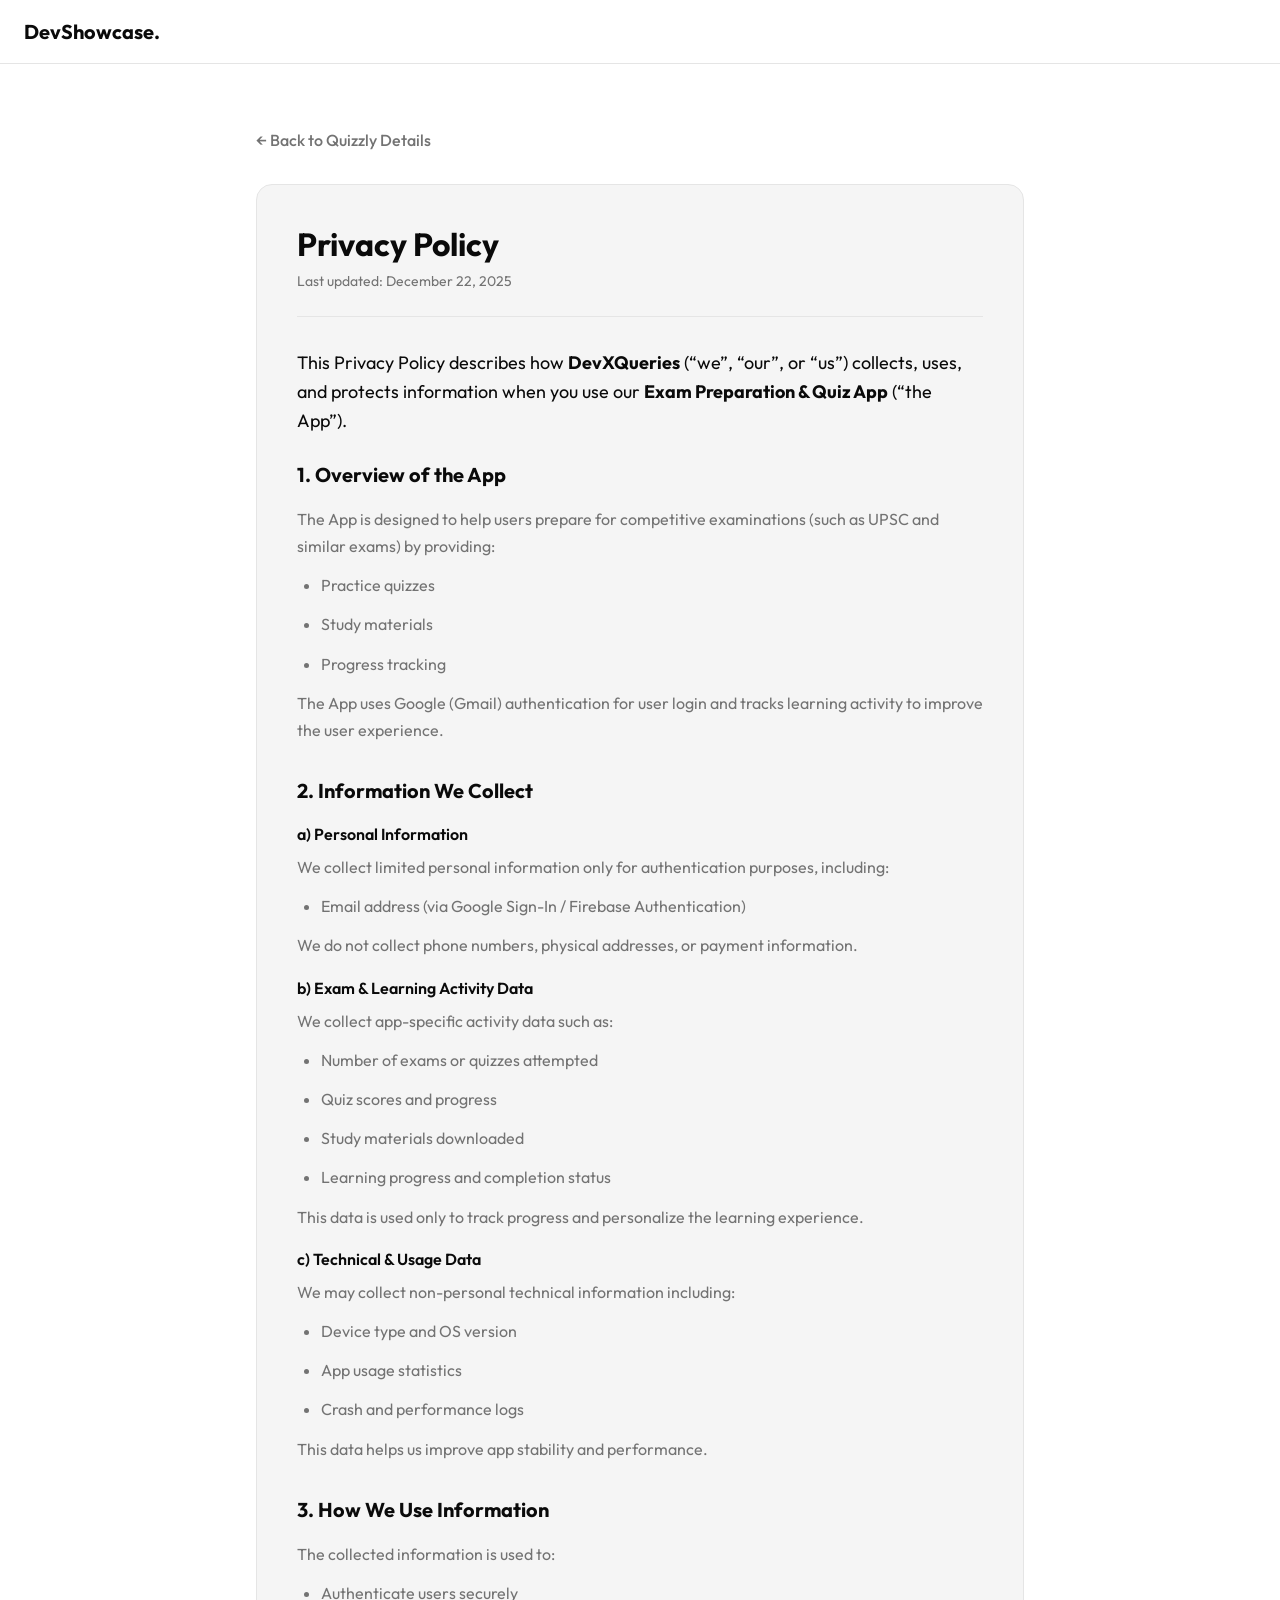
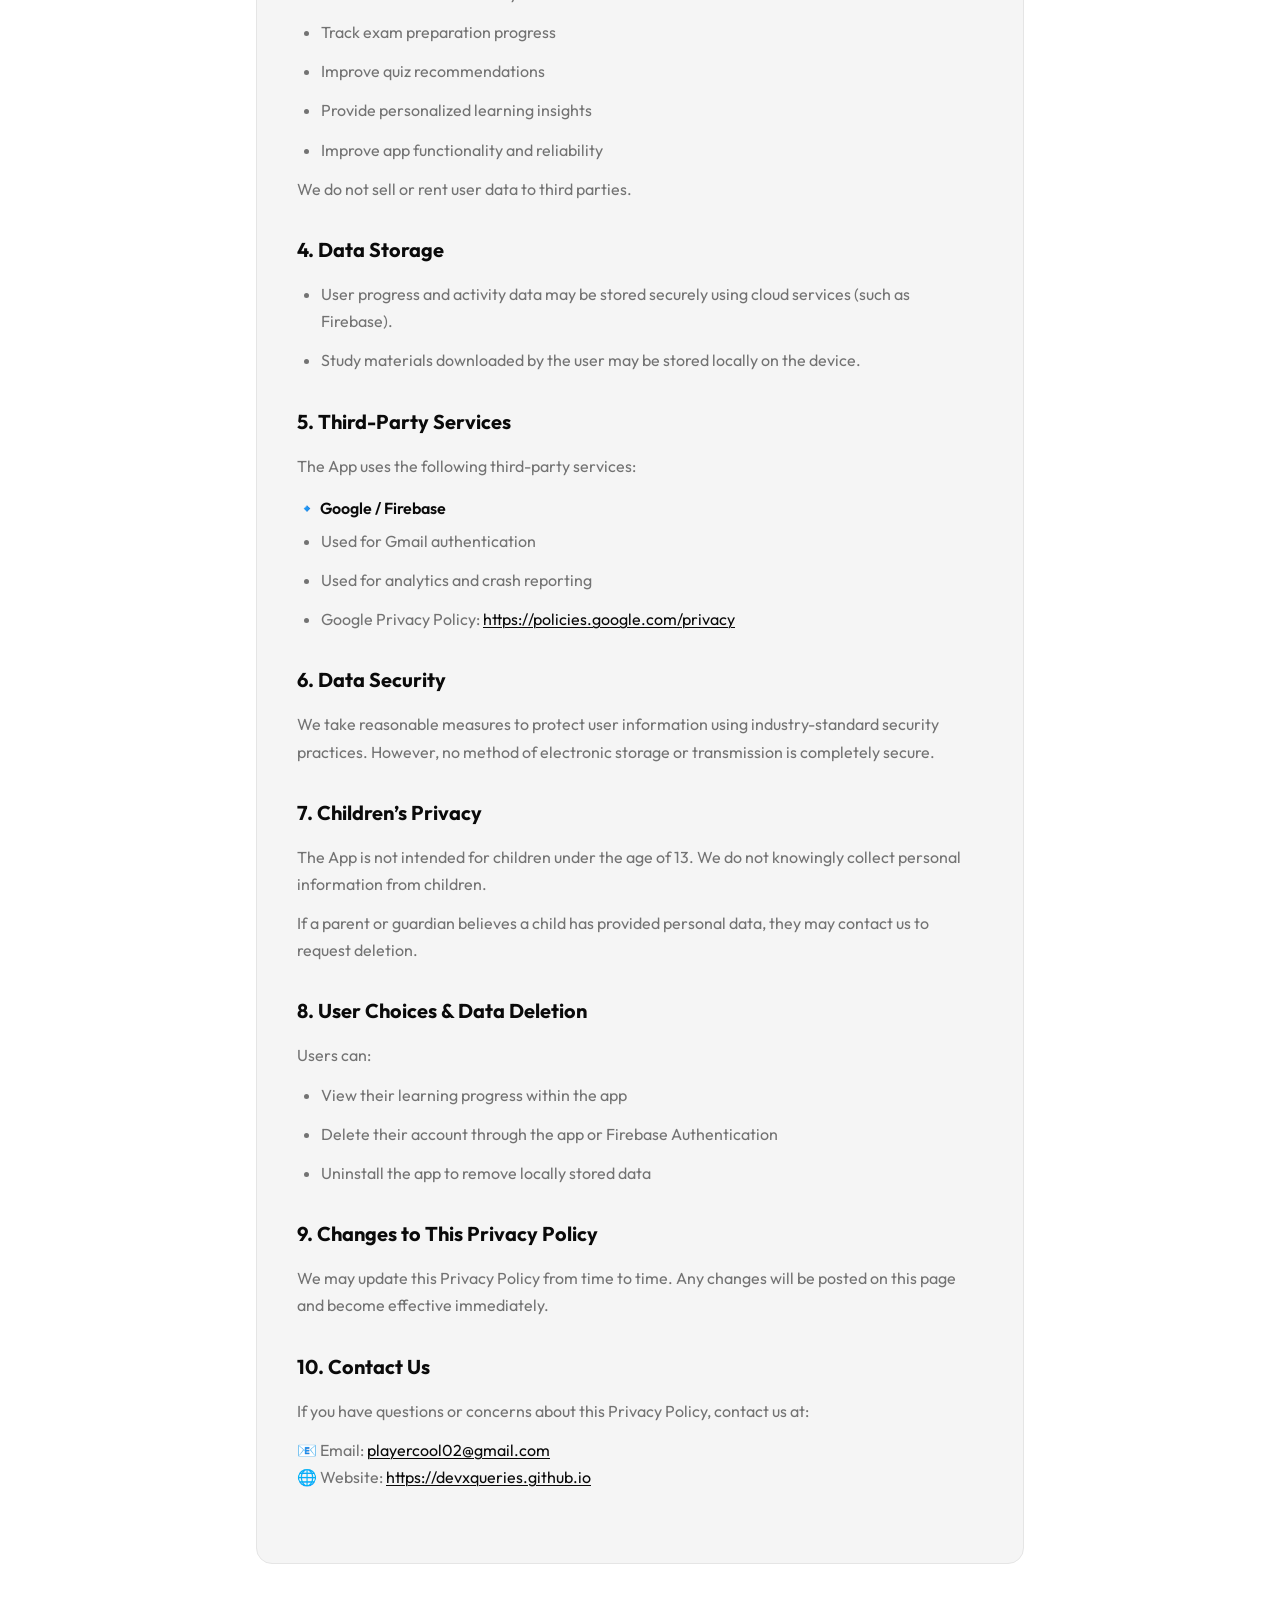
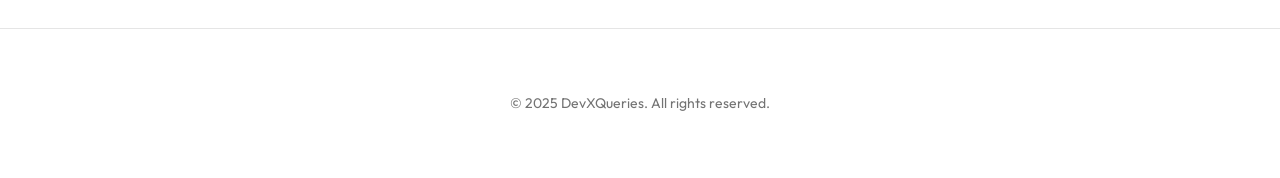
==== quizzly/privacy/index.html @ 98de567d "Small change" ====
<!DOCTYPE html>
<html lang="en">

<head>
    <meta charset="UTF-8">
    <meta name="viewport" content="width=device-width, initial-scale=1.0">
    <title>Privacy Policy - Quizzly</title>
    <link rel="preconnect" href="https://fonts.googleapis.com">
    <link rel="preconnect" href="https://fonts.gstatic.com" crossorigin>
    <link href="https://fonts.googleapis.com/css2?family=Outfit:wght@300;400;500;600;700&display=swap" rel="stylesheet">
    <link rel="stylesheet" href="../../style.css">
    <style>
        .page-container {
            max-width: 800px;
            margin: 0 auto;
            padding: 4rem 1rem;
        }

        .back-link {
            display: inline-flex;
            align-items: center;
            color: var(--muted-foreground);
            text-decoration: none;
            margin-bottom: 2rem;
            font-weight: 500;
        }

        .back-link:hover {
            color: var(--foreground);
        }

        .policy-document {
            background: var(--muted);
            padding: 2.5rem;
            border-radius: 1rem;
            border: 1px solid var(--border);
        }

        .policy-document h1 {
            font-size: 2rem;
            margin-bottom: 0.5rem;
            line-height: 1.2;
        }

        .policy-doc-meta {
            color: var(--muted-foreground);
            font-size: 0.875rem;
            margin-bottom: 2rem;
            padding-bottom: 1.5rem;
            border-bottom: 1px solid var(--border);
        }

        .policy-section {
            margin-bottom: 2rem;
        }

        .policy-section h3 {
            font-size: 1.25rem;
            font-weight: 700;
            margin-bottom: 1rem;
            color: var(--foreground);
        }

        .policy-section h4 {
            font-size: 1rem;
            font-weight: 600;
            margin: 1rem 0 0.5rem;
            color: var(--foreground);
        }

        .policy-section p,
        .policy-section li {
            color: var(--muted-foreground);
            line-height: 1.7;
            margin-bottom: 0.75rem;
        }

        .policy-section ul {
            list-style: disc;
            padding-left: 1.5rem;
            margin-bottom: 0.75rem;
        }

        .policy-section a {
            color: var(--foreground);
            text-decoration: underline;
            text-decoration-thickness: 1px;
            text-underline-offset: 2px;
        }

        .policy-section a:hover {
            color: #000;
        }
    </style>
</head>

<body>
    <header>
        <div class="container" style="display: flex; justify-content: space-between; align-items: center;">
            <a href="../../index.html" class="logo">DevShowcase.</a>
        </div>
    </header>

    <main class="page-container">
        <a href="../../projects/quizzly.html" class="back-link">&larr; Back to Quizzly Details</a>

        <div class="policy-document">
            <h1>Privacy Policy</h1>
            <div class="policy-doc-meta">
                Last updated: December 22, 2025
            </div>

            <p style="margin-bottom: 1.5rem; font-size: 1.125rem; line-height: 1.6;">
                This Privacy Policy describes how <strong>DevXQueries</strong> (“we”, “our”, or “us”) collects, uses,
                and protects information when you use our <strong>Exam Preparation & Quiz App</strong> (“the App”).
            </p>

            <div class="policy-section">
                <h3>1. Overview of the App</h3>
                <p>The App is designed to help users prepare for competitive examinations (such as UPSC and similar
                    exams) by providing:</p>
                <ul>
                    <li>Practice quizzes</li>
                    <li>Study materials</li>
                    <li>Progress tracking</li>
                </ul>
                <p>The App uses Google (Gmail) authentication for user login and tracks learning activity to improve the
                    user experience.</p>
            </div>

            <div class="policy-section">
                <h3>2. Information We Collect</h3>

                <h4>a) Personal Information</h4>
                <p>We collect limited personal information only for authentication purposes, including:</p>
                <ul>
                    <li>Email address (via Google Sign-In / Firebase Authentication)</li>
                </ul>
                <p>We do not collect phone numbers, physical addresses, or payment information.</p>

                <h4>b) Exam & Learning Activity Data</h4>
                <p>We collect app-specific activity data such as:</p>
                <ul>
                    <li>Number of exams or quizzes attempted</li>
                    <li>Quiz scores and progress</li>
                    <li>Study materials downloaded</li>
                    <li>Learning progress and completion status</li>
                </ul>
                <p>This data is used only to track progress and personalize the learning experience.</p>

                <h4>c) Technical & Usage Data</h4>
                <p>We may collect non-personal technical information including:</p>
                <ul>
                    <li>Device type and OS version</li>
                    <li>App usage statistics</li>
                    <li>Crash and performance logs</li>
                </ul>
                <p>This data helps us improve app stability and performance.</p>
            </div>

            <div class="policy-section">
                <h3>3. How We Use Information</h3>
                <p>The collected information is used to:</p>
                <ul>
                    <li>Authenticate users securely</li>
                    <li>Track exam preparation progress</li>
                    <li>Improve quiz recommendations</li>
                    <li>Provide personalized learning insights</li>
                    <li>Improve app functionality and reliability</li>
                </ul>
                <p>We do not sell or rent user data to third parties.</p>
            </div>

            <div class="policy-section">
                <h3>4. Data Storage</h3>
                <ul>
                    <li>User progress and activity data may be stored securely using cloud services (such as Firebase).
                    </li>
                    <li>Study materials downloaded by the user may be stored locally on the device.</li>
                </ul>
            </div>

            <div class="policy-section">
                <h3>5. Third-Party Services</h3>
                <p>The App uses the following third-party services:</p>

                <h4>🔹 Google / Firebase</h4>
                <ul>
                    <li>Used for Gmail authentication</li>
                    <li>Used for analytics and crash reporting</li>
                    <li>Google Privacy Policy: <a href="https://policies.google.com/privacy"
                            target="_blank">https://policies.google.com/privacy</a></li>
                </ul>
            </div>

            <div class="policy-section">
                <h3>6. Data Security</h3>
                <p>We take reasonable measures to protect user information using industry-standard security practices.
                    However, no method of electronic storage or transmission is completely secure.</p>
            </div>

            <div class="policy-section">
                <h3>7. Children’s Privacy</h3>
                <p>The App is not intended for children under the age of 13. We do not knowingly collect personal
                    information from children.</p>
                <p>If a parent or guardian believes a child has provided personal data, they may contact us to request
                    deletion.</p>
            </div>

            <div class="policy-section">
                <h3>8. User Choices & Data Deletion</h3>
                <p>Users can:</p>
                <ul>
                    <li>View their learning progress within the app</li>
                    <li>Delete their account through the app or Firebase Authentication</li>
                    <li>Uninstall the app to remove locally stored data</li>
                </ul>
            </div>

            <div class="policy-section">
                <h3>9. Changes to This Privacy Policy</h3>
                <p>We may update this Privacy Policy from time to time. Any changes will be posted on this page and
                    become effective immediately.</p>
            </div>

            <div class="policy-section">
                <h3>10. Contact Us</h3>
                <p>If you have questions or concerns about this Privacy Policy, contact us at:</p>
                <p>
                    📧 Email: <a href="mailto:playercool02@gmail.com">playercool02@gmail.com</a><br>
                    🌐 Website: <a href="https://devxqueries.github.io"
                        target="_blank">https://devxqueries.github.io</a>
                </p>
            </div>
        </div>

    </main>

    <footer>
        <div class="container">
            <p>&copy; 2025 DevXQueries. All rights reserved.</p>
        </div>
    </footer>
</body>

</html>
---- style.css ----
:root {
    --primary: #171717;
    --primary-foreground: #ffffff;
    --background: #ffffff;
    --foreground: #0a0a0a;
    --muted: #f5f5f5;
    --muted-foreground: #737373;
    --border: #e5e5e5;
    --card: #ffffff;
    --card-foreground: #0a0a0a;
    --radius: 0.75rem;
    --font-sans: 'Outfit', -apple-system, BlinkMacSystemFont, "Segoe UI", Roboto, "Helvetica Neue", Arial, sans-serif;
    --transition: all 0.3s cubic-bezier(0.4, 0, 0.2, 1);
}

@keyframes fadeIn {
    from {
        opacity: 0;
        transform: translateY(10px);
    }

    to {
        opacity: 1;
        transform: translateY(0);
    }
}

* {
    margin: 0;
    padding: 0;
    box-sizing: border-box;
}

html {
    scroll-behavior: smooth;
}

body {
    font-family: var(--font-sans);
    background-color: var(--background);
    color: var(--foreground);
    line-height: 1.5;
    -webkit-font-smoothing: antialiased;
}

.container {
    width: 100%;
    max-width: 1280px;
    margin: 0 auto;
    padding: 0 1rem;
}

@media (min-width: 768px) {
    .container {
        padding: 0 1.5rem;
    }
}

/* Header */
header {
    height: 4rem;
    display: flex;
    align-items: center;
    border-bottom: 1px solid var(--border);
    background-color: rgba(255, 255, 255, 0.8);
    backdrop-filter: blur(8px);
    position: sticky;
    top: 0;
    z-index: 50;
}

.logo {
    font-weight: 700;
    font-size: 1.25rem;
    color: var(--foreground);
    text-decoration: none;
}

nav a {
    font-size: 0.875rem;
    font-weight: 500;
    color: var(--muted-foreground);
    text-decoration: none;
    margin-left: 1.5rem;
    transition: color 0.2s;
}

nav a:hover {
    color: var(--foreground);
}

/* Hero Section */
.hero {
    padding: 5rem 0;
    text-align: center;
    position: relative;
    overflow: hidden;
}

.hero h1 {
    font-size: 2.5rem;
    font-weight: 700;
    letter-spacing: -0.025em;
    margin-bottom: 1.5rem;
    animation: fadeIn 0.5s ease-out;
}

.hero p {
    font-size: 1.125rem;
    color: var(--muted-foreground);
    max-width: 42rem;
    margin: 0 auto 2rem;
    animation: fadeIn 0.5s ease-out 0.1s backwards;
}

@media (min-width: 768px) {
    .hero {
        padding: 8rem 0;
    }

    .hero h1 {
        font-size: 3.75rem;
    }

    .hero p {
        font-size: 1.25rem;
    }
}

.btn-group {
    display: flex;
    justify-content: center;
    gap: 1rem;
    animation: fadeIn 0.5s ease-out 0.2s backwards;
}

.button {
    display: inline-flex;
    align-items: center;
    justify-content: center;
    padding: 0.75rem 1.5rem;
    border-radius: var(--radius);
    font-weight: 600;
    font-size: 0.875rem;
    cursor: pointer;
    transition: var(--transition);
    border: 1px solid transparent;
}

.button.primary {
    background-color: var(--primary);
    color: var(--primary-foreground);
}

.button.primary:hover {
    background-color: #404040;
}

.button.outline {
    border-color: var(--border);
    background-color: transparent;
    color: var(--foreground);
}

.button.outline:hover {
    background-color: var(--muted);
}

/* Projects Section */
#projects {
    padding: 5rem 0;
    background-color: #fafafa;
}

.section-header {
    text-align: center;
    margin-bottom: 3rem;
}

.section-header h2 {
    font-size: 1.875rem;
    font-weight: 700;
    margin-bottom: 1rem;
}

.section-header p {
    color: var(--muted-foreground);
    max-width: 42rem;
    margin: 0 auto;
}

.projects-grid {
    display: grid;
    grid-template-columns: 1fr;
    gap: 2rem;
}

@media (min-width: 768px) {
    .projects-grid {
        grid-template-columns: repeat(2, 1fr);
    }
}

@media (min-width: 1024px) {
    .projects-grid {
        grid-template-columns: repeat(3, 1fr);
    }
}

/* Project Card */
.project-card {
    background: var(--card);
    border: 1px solid var(--border);
    border-radius: var(--radius);
    overflow: hidden;
    display: flex;
    flex-direction: column;
    transition: var(--transition);
    cursor: pointer;
}

.project-card:hover {
    transform: translateY(-4px);
    box-shadow: 0 10px 15px -3px rgba(0, 0, 0, 0.1);
}

.project-image {
    height: 200px;
    background-size: cover;
    background-position: center;
    border-bottom: 1px solid var(--border);
}

.project-card-content {
    padding: 1.5rem;
    display: flex;
    flex-direction: column;
    flex: 1;
}

.project-header {
    display: flex;
    justify-content: space-between;
    align-items: center;
    margin-bottom: 0.75rem;
}

.version {
    font-size: 0.75rem;
    font-weight: 600;
    background: var(--muted);
    color: var(--muted-foreground);
    padding: 0.125rem 0.5rem;
    border-radius: 9999px;
}

.last-updated {
    font-size: 0.75rem;
    color: var(--muted-foreground);
}

.project-card h3 {
    font-size: 1.25rem;
    font-weight: 700;
    margin-bottom: 0.5rem;
}

.project-card p {
    font-size: 0.875rem;
    color: var(--muted-foreground);
    margin-bottom: 1rem;
    display: -webkit-box;
    -webkit-line-clamp: 2;
    -webkit-box-orient: vertical;
    overflow: hidden;
}

.tags {
    display: flex;
    flex-wrap: wrap;
    gap: 0.5rem;
    margin-bottom: 1.5rem;
}

.tag {
    font-size: 0.75rem;
    font-weight: 500;
    color: var(--foreground);
    background: var(--muted);
    border: 1px solid var(--border);
    padding: 0.125rem 0.625rem;
    border-radius: 9999px;
}

.project-footer {
    margin-top: auto;
}

.view-btn {
    font-size: 0.875rem;
    font-weight: 600;
    color: var(--primary);
    display: flex;
    align-items: center;
}

/* CTA Section */
.cta-section {
    padding: 5rem 0;
}

.cta-box {
    background-color: var(--primary);
    color: var(--primary-foreground);
    border-radius: 1rem;
    padding: 3rem;
    text-align: center;
}

.cta-box h2 {
    font-size: 1.875rem;
    font-weight: 700;
    margin-bottom: 1rem;
}

.cta-box p {
    opacity: 0.9;
    max-width: 32rem;
    margin: 0 auto 2rem;
}

.cta-box .button {
    background-color: var(--background);
    color: var(--foreground);
}

/* Modal */
.modal-overlay {
    position: fixed;
    inset: 0;
    background: rgba(0, 0, 0, 0.4);
    backdrop-filter: blur(4px);
    z-index: 1000;
    display: none;
    align-items: center;
    justify-content: center;
    padding: 1rem;
}

/* Modal Adjustments for Sheet-like feel */
.modal-content {
    background: var(--background);
    width: 100%;
    max-width: 32rem;
    /* Narrower like a sheet */
    height: 100vh;
    margin-left: auto;
    /* Push to right like a sheet */
    border-radius: 0;
    display: flex;
    flex-direction: column;
}

@media (max-width: 768px) {
    .modal-content {
        max-width: 100%;
    }
}

.modal-body-scroll {
    flex: 1;
    overflow-y: auto;
    padding: 1.5rem;
}

.tabs-list {
    display: flex;
    border-bottom: 1px solid var(--border);
    padding: 0 1.5rem;
}

.tab-trigger {
    padding: 0.75rem 1rem;
    font-size: 0.875rem;
    font-weight: 500;
    color: var(--muted-foreground);
    background: none;
    border: none;
    cursor: pointer;
    border-bottom: 2px solid transparent;
    margin-bottom: -1px;
}

.tab-trigger.active {
    color: var(--primary);
    border-bottom-color: var(--primary);
}

.modal-footer {
    padding: 1.5rem;
    border-top: 1px solid var(--border);
}

.features-list {
    list-style: none;
    font-size: 0.875rem;
    color: var(--muted-foreground);
}

.features-list li {
    position: relative;
    padding-left: 1.25rem;
    margin-bottom: 0.5rem;
}

.features-list li::before {
    content: "";
    position: absolute;
    left: 0;
    top: 0.5rem;
    width: 0.375rem;
    height: 0.375rem;
    background-color: var(--primary);
    border-radius: 50%;
}

.fadeIn {
    animation: fadeIn 0.3s ease-out;
}

.close-modal {
    position: absolute;
    top: 1rem;
    right: 1rem;
    border: none;
    background: transparent;
    font-size: 1.5rem;
    cursor: pointer;
    color: var(--muted-foreground);
    transition: color 0.2s;
}

.close-modal:hover {
    color: var(--foreground);
}

.modal-header {
    padding: 2rem 2rem 1.5rem;
    border-bottom: 1px solid var(--border);
}

.modal-meta {
    display: flex;
    align-items: center;
    gap: 1rem;
    margin-top: 0.5rem;
    font-size: 0.875rem;
    color: var(--muted-foreground);
}

.modal-body {
    padding: 2rem;
    overflow-y: auto;
}

.policy-section {
    margin-bottom: 2rem;
}

.policy-section h4 {
    font-size: 1rem;
    font-weight: 700;
    margin-bottom: 0.75rem;
}

.policies-container {
    display: grid;
    gap: 1rem;
    margin-top: 1.5rem;
}

.policy-card {
    border: 1px solid var(--border);
    border-radius: var(--radius);
    padding: 1.25rem;
    background: var(--muted);
}

.policy-card h5 {
    font-size: 0.875rem;
    font-weight: 700;
    margin-bottom: 0.5rem;
}

.policy-card p {
    font-size: 0.875rem;
    color: var(--muted-foreground);
    line-height: 1.6;
}

/* Footer */
footer {
    padding: 4rem 0;
    border-top: 1px solid var(--border);
    text-align: center;
    font-size: 0.875rem;
    color: var(--muted-foreground);
}
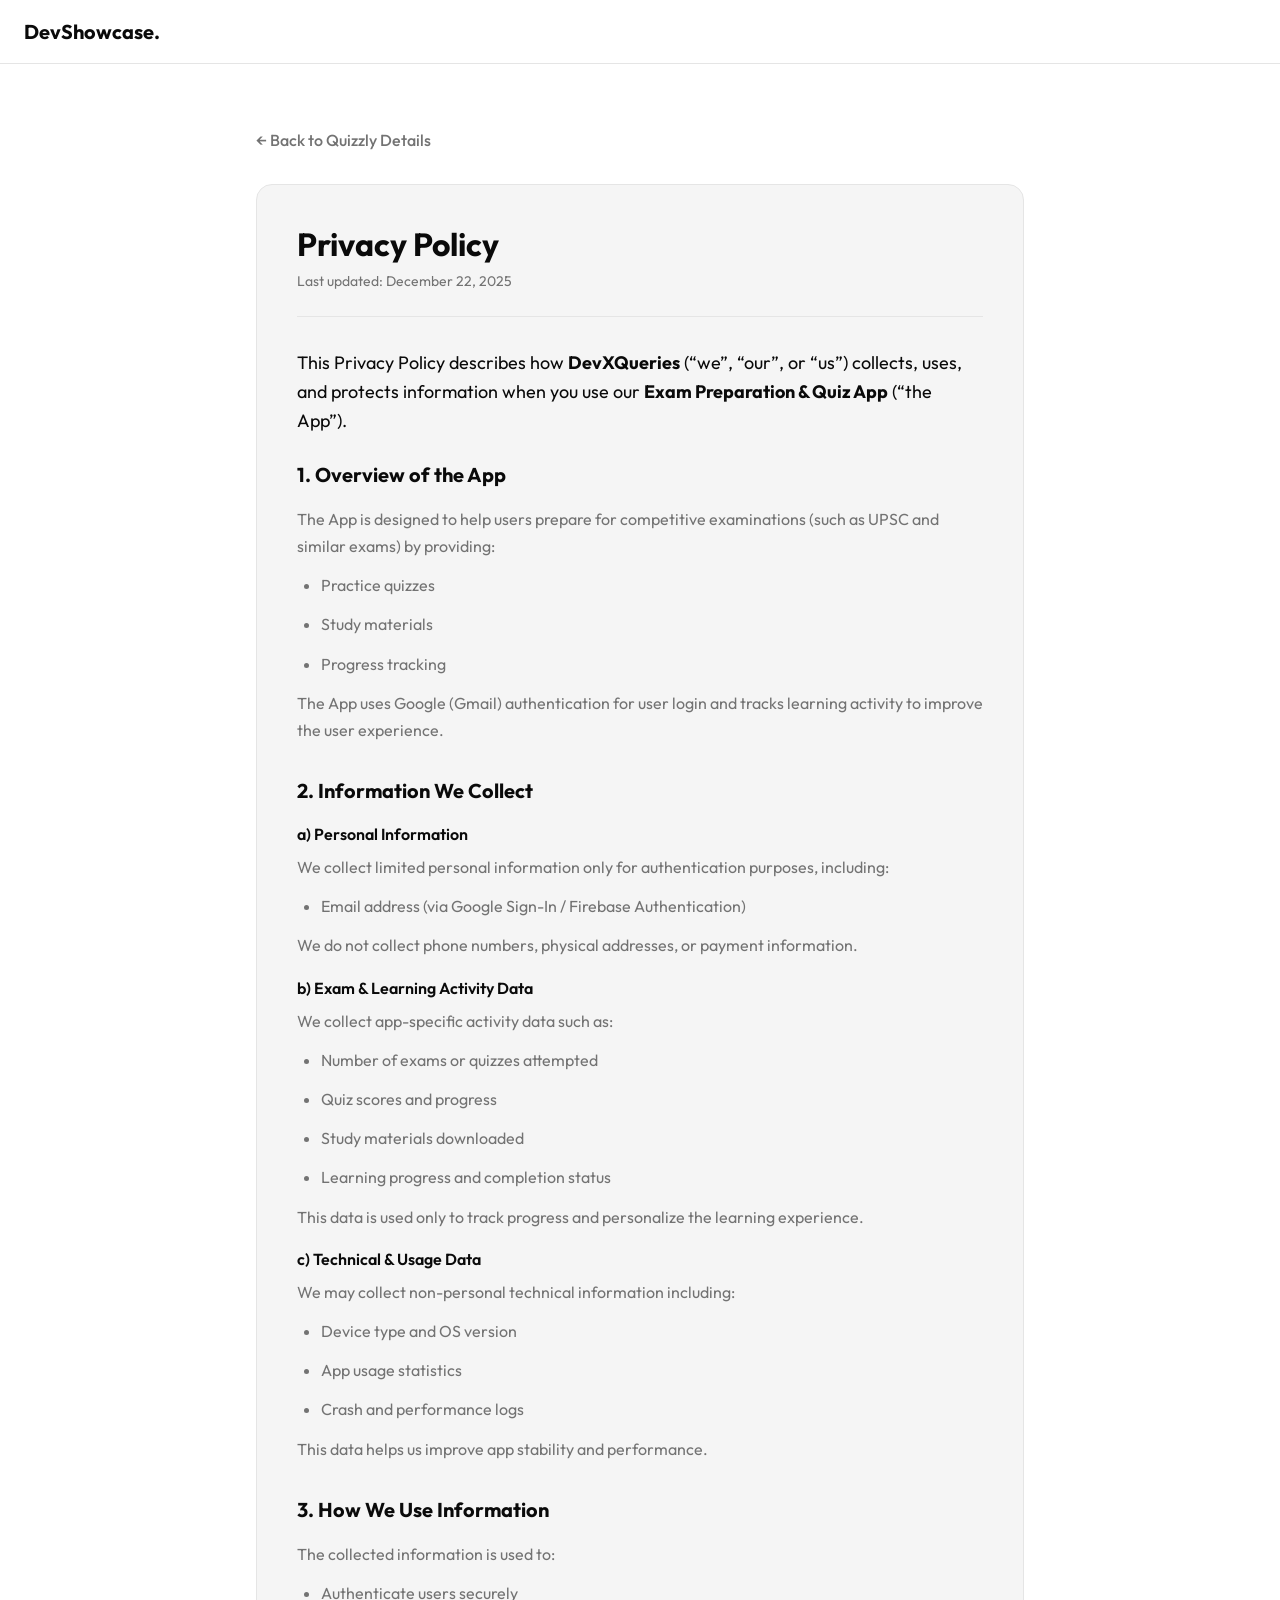
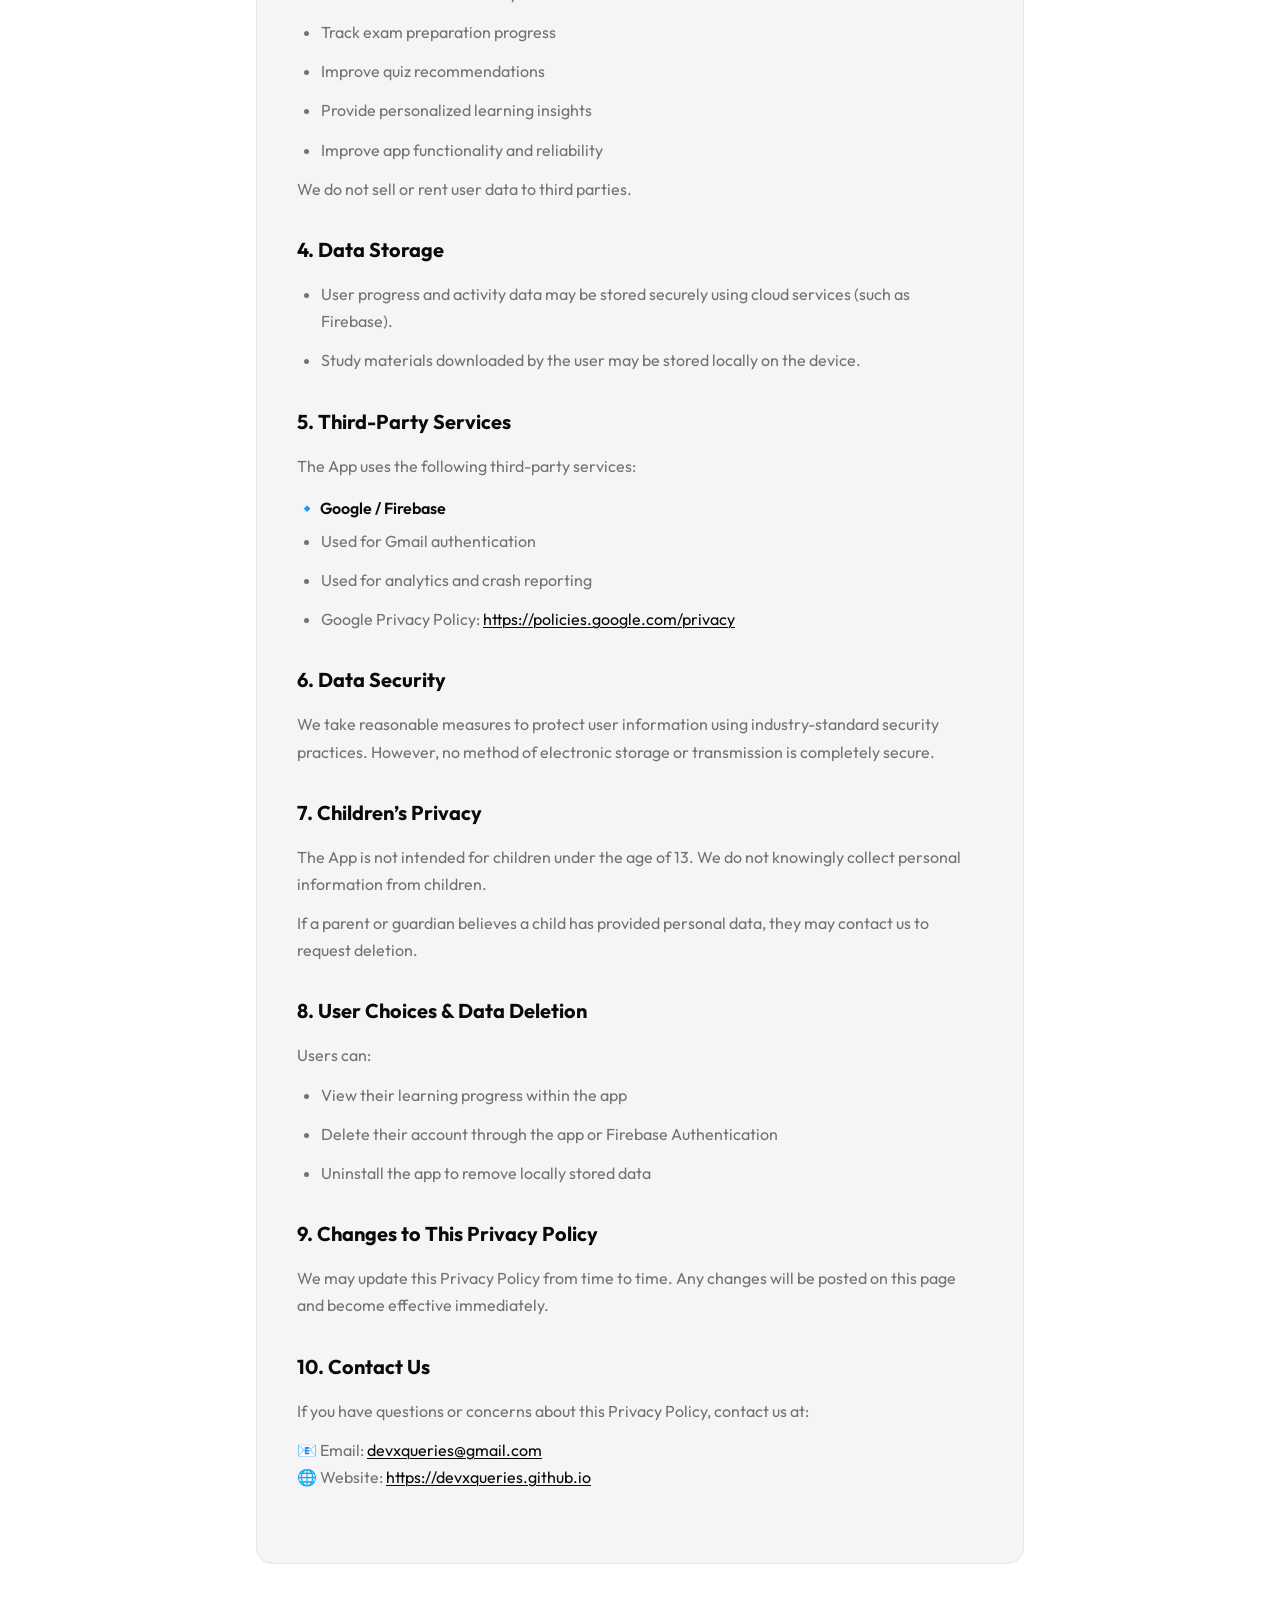
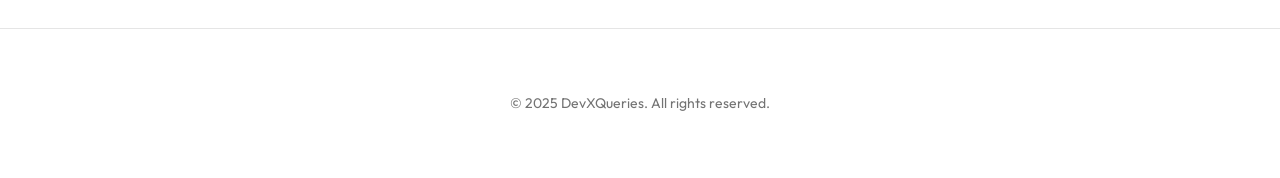
==== commit 6a22329b: "another last change" ====
--- a/quizzly/privacy/index.html
+++ b/quizzly/privacy/index.html
@@ -227,7 +227,7 @@
                 <h3>10. Contact Us</h3>
                 <p>If you have questions or concerns about this Privacy Policy, contact us at:</p>
                 <p>
-                    📧 Email: <a href="mailto:playercool02@gmail.com">playercool02@gmail.com</a><br>
+                    📧 Email: <a href="mailto:devxqueries@gmail.com">devxqueries@gmail.com</a><br>
                     🌐 Website: <a href="https://devxqueries.github.io"
                         target="_blank">https://devxqueries.github.io</a>
                 </p>
